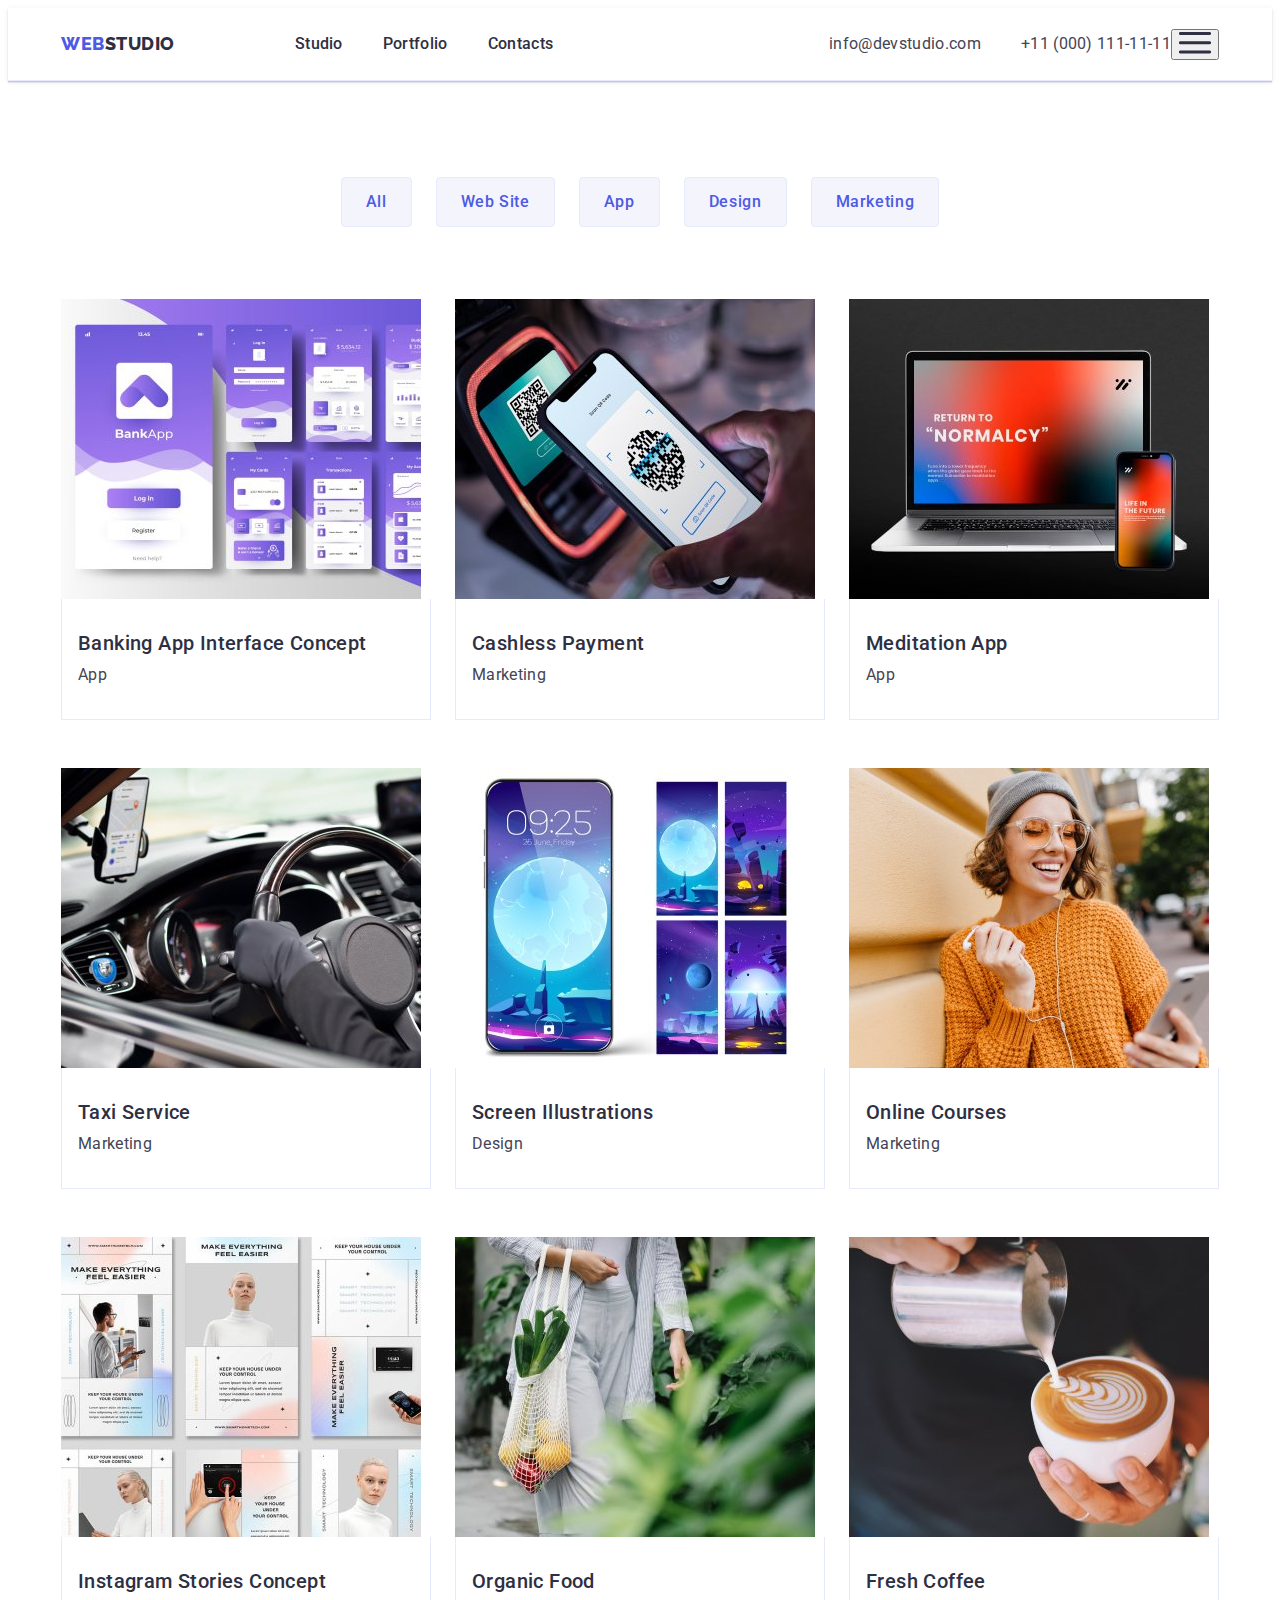
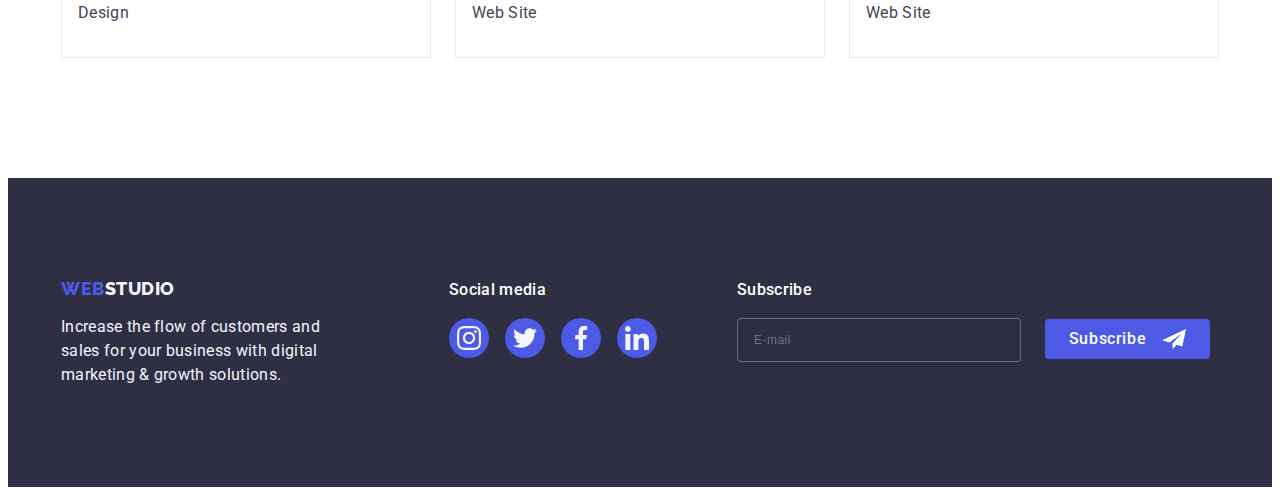
==== portfolio.html @ 364d44e4 "фывфыв" ====
<!DOCTYPE html>
<html lang="en">
  <head>
    <meta charset="UTF-8" />
    <meta name="viewport" content="width=device-width, initial-scale=1.0" />
    <title>Portfolio</title>
    <link
      rel="stylesheet"
      href="https://cdnjs.cloudflare.com/ajax/libs/modern-normalize/2.0.0/modern-normalize.min.css"
      integrity="sha512-4xo8blKMVCiXpTaLzQSLSw3KFOVPWhm/TRtuPVc4WG6kUgjH6J03IBuG7JZPkcWMxJ5huwaBpOpnwYElP/m6wg=="
      crossorigin="anonymous"
      referrerpolicy="no-referrer"
    />
    <link rel="stylesheet" href="./css/styles.css" />

    <link rel="preconnect" href="https://fonts.googleapis.com" />
    <link rel="preconnect" href="https://fonts.gstatic.com" crossorigin />
    <link
      href="https://fonts.googleapis.com/css2?family=Raleway:wght@800&family=Roboto:wght@400;500;700;900&display=swap"
      rel="stylesheet"
    />
  </head>
  <body>
    <!-- Header section -->
    <header class="header">
      <div class="container head-container">
        <nav class="navigation">
          <a class="link logo h-logo" href="./index.html"
            >Web<span class="span-logo">Studio</span></a
          >

          <ul class="list nav-list">
            <li class="nav-list-item">
              <a class="link nav-link" href="./index.html">Studio</a>
            </li>
            <li class="nav-list-item">
              <a class="link nav-link current" href="./portfolio.html"
                >Portfolio</a
              >
            </li>
            <li class="nav-list-item">
              <a class="link nav-link" href="">Contacts</a>
            </li>
          </ul>
        </nav>
        <address class="contact">
          <ul class="list adress-list">
            <li class="adress-list-item">
              <a class="link adress-info" href="mailto:info@devstudio.com"
                >info@devstudio.com</a
              >
            </li>
            <li class="adress-list-item">
              <a class="link adress-info" href="tel:+110001111111"
                >+11 (000) 111-11-11</a
              >
            </li>
          </ul>
        </address>
        <button
          class="menu-toggle js-open-menu"
          aria-expanded="false"
          aria-controls="mobile-menu"
        >
          <svg class="menu-icon" width="32" height="22">
            <use href="./images/icons.svg#icon-menu"></use>
          </svg>
        </button>
      </div>
    </header>

    <!-- Buttons -->

    <main>
      <section class="buttons">
        <div class="container port-container">
          <h1 class="visually-hidden">Title</h1>
          <ul class="list buttons-list">
            <li class="buttons-list-item">
              <button class="port-buttons" type="button">All</button>
            </li>
            <li class="buttons-list-item">
              <button class="port-buttons" type="button">Web Site</button>
            </li>
            <li class="buttons-list-item">
              <button class="port-buttons" type="button">App</button>
            </li>
            <li class="buttons-list-item">
              <button class="port-buttons" type="button">Design</button>
            </li>
            <li class="buttons-list-item">
              <button class="port-buttons" type="button">Marketing</button>
            </li>
          </ul>

          <!-- Picture links -->

          <ul class="list picture-list">
            <li class="picture-list-item">
              <a href="" class="link picture-links">
                <div class="overlay">
                  <img
                    srcset="
                      ./images/portfolio/img1_result.jpg    1x,
                      ./images/portfolio/img1@2x_result.jpg 2x
                    "
                    src="./images/portfolio/img1_result.jpg"
                    alt="Banking App Interface"
                    width="360"
                  />
                  <p class="p-overlay">
                    14 Stylish and User-Friendly App Design Concepts · Task
                    Manager App · Calorie Tracker App · Exotic Fruit Ecommerce
                    App · Cloud Storage App
                  </p>
                </div>
                <div class="p-list-container">
                  <h2 class="pictures-titles">Banking App Interface Concept</h2>
                  <p class="pictures-p">App</p>
                </div>
              </a>
            </li>
            <li class="picture-list-item">
              <a href="" class="link picture-links">
                <div class="overlay">
                  <img
                    srcset="
                      ./images/portfolio/img2_result.jpg    1x,
                      ./images/portfolio/img2@2x_result.jpg 2x
                    "
                    src="./images/portfolio/img2_result.jpg"
                    alt="Banking App Interface"
                    width="360"
                  />
                  <p class="p-overlay">
                    14 Stylish and User-Friendly App Design Concepts · Task
                    Manager App · Calorie Tracker App · Exotic Fruit Ecommerce
                    App · Cloud Storage App
                  </p>
                </div>
                <div class="p-list-container">
                  <h2 class="pictures-titles">Cashless Payment</h2>
                  <p class="pictures-p">Marketing</p>
                </div>
              </a>
            </li>
            <li class="picture-list-item">
              <a href="" class="link picture-links">
                <div class="overlay">
                  <img
                    srcset="
                      ./images/portfolio/img3_result.jpg    1x,
                      ./images/portfolio/img3@2x_result.jpg 2x
                    "
                    src="./images/portfolio/img3_result.jpg"
                    alt="Banking App Interface"
                    width="360"
                  />
                  <p class="p-overlay">
                    14 Stylish and User-Friendly App Design Concepts · Task
                    Manager App · Calorie Tracker App · Exotic Fruit Ecommerce
                    App · Cloud Storage App
                  </p>
                </div>
                <div class="p-list-container">
                  <h2 class="pictures-titles">Meditation App</h2>
                  <p class="pictures-p">App</p>
                </div></a
              >
            </li>
            <li class="picture-list-item">
              <a href="" class="link picture-links">
                <div class="overlay">
                  <img
                    srcset="
                      ./images/portfolio/img4_result.jpg    1x,
                      ./images/portfolio/img4@2x_result.jpg 2x
                    "
                    src="./images/portfolio/img4_result.jpg"
                    alt="Banking App Interface"
                    width="360"
                  />
                  <p class="p-overlay">
                    14 Stylish and User-Friendly App Design Concepts · Task
                    Manager App · Calorie Tracker App · Exotic Fruit Ecommerce
                    App · Cloud Storage App
                  </p>
                </div>
                <div class="p-list-container">
                  <h2 class="pictures-titles">Taxi Service</h2>
                  <p class="pictures-p">Marketing</p>
                </div></a
              >
            </li>
            <li class="picture-list-item">
              <a href="" class="link picture-links">
                <div class="overlay">
                  <img
                    srcset="
                      ./images/portfolio/img5_result.jpg    1x,
                      ./images/portfolio/img5@2x_result.jpg 2x
                    "
                    src="./images/portfolio/img5_result.jpg"
                    alt="Banking App Interface"
                    width="360"
                  />
                  <p class="p-overlay">
                    14 Stylish and User-Friendly App Design Concepts · Task
                    Manager App · Calorie Tracker App · Exotic Fruit Ecommerce
                    App · Cloud Storage App
                  </p>
                </div>
                <div class="p-list-container">
                  <h2 class="pictures-titles">Screen Illustrations</h2>
                  <p class="pictures-p">Design</p>
                </div></a
              >
            </li>
            <li class="picture-list-item">
              <a href="" class="link picture-links">
                <div class="overlay">
                  <img
                    srcset="
                      ./images/portfolio/img6_result.jpg    1x,
                      ./images/portfolio/img6@2x_result.jpg 2x
                    "
                    src="./images/portfolio/img6_result.jpg"
                    alt="Banking App Interface"
                    width="360"
                  />
                  <p class="p-overlay">
                    14 Stylish and User-Friendly App Design Concepts · Task
                    Manager App · Calorie Tracker App · Exotic Fruit Ecommerce
                    App · Cloud Storage App
                  </p>
                </div>
                <div class="p-list-container">
                  <h2 class="pictures-titles">Online Courses</h2>
                  <p class="pictures-p">Marketing</p>
                </div></a
              >
            </li>
            <li class="picture-list-item">
              <a href="" class="link picture-links">
                <div class="overlay">
                  <img
                    srcset="
                      ./images/portfolio/img7_result.jpg    1x,
                      ./images/portfolio/img7@2x_result.jpg 2x
                    "
                    src="./images/portfolio/img7_result.jpg"
                    alt="Banking App Interface"
                    width="360"
                  />
                  <p class="p-overlay">
                    14 Stylish and User-Friendly App Design Concepts · Task
                    Manager App · Calorie Tracker App · Exotic Fruit Ecommerce
                    App · Cloud Storage App
                  </p>
                </div>
                <div class="p-list-container">
                  <h2 class="pictures-titles">Instagram Stories Concept</h2>
                  <p class="pictures-p">Design</p>
                </div></a
              >
            </li>
            <li class="picture-list-item">
              <a href="" class="link picture-links">
                <div class="overlay">
                  <img
                    srcset="
                      ./images/portfolio/img8_result.jpg    1x,
                      ./images/portfolio/img8@2x_result.jpg 2x
                    "
                    src="./images/portfolio/img8_result.jpg"
                    alt="Banking App Interface"
                    width="360"
                  />
                  <p class="p-overlay">
                    14 Stylish and User-Friendly App Design Concepts · Task
                    Manager App · Calorie Tracker App · Exotic Fruit Ecommerce
                    App · Cloud Storage App
                  </p>
                </div>
                <div class="p-list-container">
                  <h2 class="pictures-titles">Organic Food</h2>
                  <p class="pictures-p">Web Site</p>
                </div></a
              >
            </li>
            <li class="picture-list-item">
              <a href="" class="link picture-links">
                <div class="overlay">
                  <img
                    srcset="
                      ./images/portfolio/img9_result.jpg    1x,
                      ./images/portfolio/img9@2x_result.jpg 2x
                    "
                    src="./images/portfolio/img9_result.jpg"
                    alt="Banking App Interface"
                    width="360"
                  />
                  <p class="p-overlay">
                    14 Stylish and User-Friendly App Design Concepts · Task
                    Manager App · Calorie Tracker App · Exotic Fruit Ecommerce
                    App · Cloud Storage App
                  </p>
                </div>
                <div class="p-list-container">
                  <h2 class="pictures-titles">Fresh Coffee</h2>
                  <p class="pictures-p">Web Site</p>
                </div></a
              >
            </li>
          </ul>
        </div>
      </section>
    </main>

    <!-- Footer section -->
    <footer class="footer">
      <div class="container foot-container">
        <div class="logo-p-container">
          <a class="link logo f-logo" href="./index.html"
            >Web<span class="span-logo">Studio</span></a
          >

          <p class="p-footer">
            Increase the flow of customers and sales for your business with
            digital marketing & growth solutions.
          </p>
        </div>
        <div class="footer-social-container">
          <p class="p-social">Social media</p>
          <ul class="list footer-social-list">
            <li class="footer-social-list-item">
              <a href="" class="link f-soc-link"
                ><svg class="footer-social-icon" width="24" height="24">
                  <use href="./images/icons.svg#icon-instagram"></use></svg
              ></a>
            </li>
            <li class="footer-social-list-item">
              <a href="" class="link f-soc-link"
                ><svg class="footer-social-icon" width="24" height="24">
                  <use href="./images/icons.svg#icon-twitter"></use></svg
              ></a>
            </li>
            <li class="footer-social-list-item">
              <a href="" class="link f-soc-link"
                ><svg class="footer-social-icon" width="24" height="24">
                  <use href="./images/icons.svg#icon-facebook"></use></svg
              ></a>
            </li>
            <li class="footer-social-list-item">
              <a href="" class="link f-soc-link"
                ><svg class="footer-social-icon" width="24" height="24">
                  <use href="./images/icons.svg#icon-linkedin"></use></svg
              ></a>
            </li>
          </ul>
        </div>
        <div class="subscribe-container">
          <p class="subs-p">Subscribe</p>
          <form class="subs-form" name="subscribe-form">
            <label class="subs-label" for="email-subscribe">
              <input
                class="subs-input"
                type="email"
                id="email-subscribe"
                name="email-subscribe"
                placeholder="E-mail"
              />
            </label>
            <button type="submit" class="subscribe-btn">
              Subscribe
              <svg class="subs-icon" width="24" height="24">
                <use href="./images/icons.svg#icon-paper-plane"></use>
              </svg>
            </button>
          </form>
        </div>
      </div>
    </footer>
    <!-- Menu mobile -->

    <div class="menu-container js-menu-container" id="mobile-menu">
      <button class="modal-close js-close-menu">
        <svg class="close-button-icon" width="8" height="8">
          <use href="./images/icons.svg#icon-close-black"></use>
        </svg>
      </button>

      <ul class="list menu-list">
        <li class="menu-list-item">
          <a class="link menu-link current" href="./index.html">Studio</a>
        </li>
        <li class="menu-list-item">
          <a class="link menu-link" href="./portfolio.html">Portfolio</a>
        </li>
        <li class="menu-list-item">
          <a class="link menu-link" href="">Contacts</a>
        </li>
      </ul>

      <address class="contact-menu">
        <ul class="list adress-menu-list">
          <li class="adress-menu-list-item">
            <a class="link adress-menu-info tel-menu" href="tel:+110001111111"
              >+11 (000) 111-11-11</a
            >
          </li>
          <li class="adress-menu-list-item">
            <a
              class="link adress-menu-info email-menu"
              href="mailto:info@devstudio.com"
              >info@devstudio.com</a
            >
          </li>
        </ul>
      </address>

      <ul class="list menu-social-list">
        <li class="menu-social-list-item">
          <a href="" class="link menu-soc-link"
            ><svg class="footer-social-icon" width="24" height="24">
              <use href="./images/icons.svg#icon-instagram"></use></svg
          ></a>
        </li>
        <li class="menu-social-list-item">
          <a href="" class="link menu-soc-link"
            ><svg class="menu-social-icon" width="24" height="24">
              <use href="./images/icons.svg#icon-twitter"></use></svg
          ></a>
        </li>
        <li class="menu-social-list-item">
          <a href="" class="link menu-soc-link"
            ><svg class="menu-social-icon" width="24" height="24">
              <use href="./images/icons.svg#icon-facebook"></use></svg
          ></a>
        </li>
        <li class="menu-social-list-item">
          <a href="" class="link menu-soc-link"
            ><svg class="menu-social-icon" width="24" height="24">
              <use href="./images/icons.svg#icon-linkedin"></use></svg
          ></a>
        </li>
      </ul>
    </div>
    <script src="./js/mobile-menu.js"></script>
  </body>
</html>
---- css/styles.css ----
:root {
  --primary-font: Roboto, sans-serif;
  --navy-blue: #2e2f42;
  --slate: #434455;
  --white: #ffffff;
  --ocean: #404bbf;
  --iris: #4d5ae5;
  --cloud: #f4f4fd;
  --green: #31d0aa;
  --light-slate: #8e8f99;
  --cornflower: #e7e9fc;
  --grey: #2e2f42;
  --dairy: #fcfcfc;
  --navy-blue-modal: #2e2f42;
}

/* Main styles */
body {
  font-family: var(--primary-font);
  color: #434455;
  background-color: var(--white);
}

h1,
h2,
h3,
h4,
h5,
h6,
p {
  margin-top: 0;
  margin-bottom: 0;
}

ul,
ol {
  margin-top: 0;
  margin-bottom: 0;
  padding-left: 0;
}

.list {
  list-style: none;
}
.link {
  text-decoration: none;
}

.container {
  max-width: 428px;
  margin: 0 auto;
  padding: 0 16px;
}

@media screen and (min-width: 768px) {
  .container {
    max-width: 768px;
  }
}

@media screen and (min-width: 1158px) {
  .container {
    max-width: 1158px;
    padding: 0 15px;
  }
}

img {
  display: block;
  max-width: 100%;
}

.visually-hidden {
  position: absolute;
  width: 1px;
  height: 1px;
  margin: -1px;
  border: 0;
  padding: 0;
  white-space: nowrap;
  clip-path: inset(100%);
  clip: rect(0 0 0 0);
  overflow: hidden;
}

/* menu */
.menu-toggle-burger {
  min-height: 40px;
  min-width: 40px;
  display: flex;
  align-items: center;
  justify-content: center;
  margin-left: auto;
  padding: 0;
  background-color: transparent;
  cursor: pointer;
  border: none;
  border-radius: 50%;
  outline: none;
}

.menu-icon {
  stroke: var(--navy-blue);
}

.modal-close {
  position: absolute;
  top: 24px;
  right: 24px;
  width: 24px;
  height: 24px;
  padding: 0;
  stroke: var(--navyblue);
  border-radius: 50%;
  border: none;
  cursor: pointer;
  display: flex;
  justify-content: center;
  align-items: center;
  transition: background-color 250ms cubic-bezier(0.4, 0, 0.2, 1);
}

.close-button-icon {
  width: 8px;
  height: 8px;
  fill: var(--navy-blue);
  transition: fill 250ms cubic-bezier(0.4, 0, 0.2, 1);
}

.modal-close:hover,
.modal-close:focus {
  background-color: var(--ocean);
}

.modal-close:hover .close-button-icon,
.modal-close:focus .close-button-icon {
  fill: var(--white);
}

.menu-container {
  display: flex;
  flex-direction: column;
  position: fixed;
  top: 0;
  left: 0;
  width: 100vw;
  height: 100vh;
  background-color: var(--white);
  padding-top: 80px;
  padding-left: 40px;
  padding-right: 35px;
  padding-bottom: 40px;
  z-index: 999;
  transform: translateX(100%);
  transition: transform 250ms ease-in-out;
}

.menu-container.is-open {
  transform: translateX(0);
}

.menu-container .menu-toggle-burger {
  position: absolute;
  top: 24px;
  right: 24px;
  color: var(--white);
}

.menu-list {
  margin-bottom: auto;
}

.menu-link {
  font-size: 36px;
  font-weight: 700;
  letter-spacing: 0.02em;
  line-height: 1.11;
  font-weight: 700;
  color: var(--navy-blue);
  display: block;
}

li.menu-list-item:not(:last-child) {
  margin-bottom: 40px;
}

.menu-link:hover,
.menu-link:focus,
.menu-link.current {
  color: var(--ocean);
}

.adress-menu-list {
  display: flex;
  flex-direction: column;
  gap: 40px;
  margin-bottom: 48px;
}

.tel-menu {
  color: var(--iris);
  font-size: 36px;
  font-weight: 700;
  line-height: 1.1;
  letter-spacing: 0.02;
}

.email-menu {
  color: var(--slate);
  font-size: 20px;
  font-weight: 500;
  line-height: 1.2;
  letter-spacing: 0.02;
}

.menu-social-list {
  display: inline-flex;
  justify-content: space-between;
  align-items: center;
}

.menu-social-list-item {
  width: 40px;
  height: 40px;
  position: relative;
}

.menu-soc-link {
  width: 100%;
  height: 100%;
  border-radius: 50%;
  background-color: var(--iris);
  display: flex;
  justify-content: center;
  align-items: center;
  transition: background-color 250ms cubic-bezier(0.4, 0, 0.2, 1);
}

.menu-soc-link:hover,
.menu-soc-link:focus {
  background-color: var(--green);
}

.menu-social-icon {
  fill: var(--cloud);
}

/* Media  */

@media (min-width: 768px) {
  .menu-toggle-burger {
    display: none;
  }
}

@media (max-width: 427px) {
  .tel-menu {
    font-size: 21px;
  }
}
/* footer */
.footer {
  background-color: var(--navy-blue);
  padding: 97px 0;
}

.p-footer {
  color: var(--cloud);
  font-size: 16px;
  font-weight: 400;
  line-height: 1.5;
  letter-spacing: 0.02em;
  height: 72px;
  max-width: 268px;
  text-align: left;
}

.logo-p-container {
  margin-bottom: 72px;
  display: flex;
  flex-direction: column;
  align-items: center;
  justify-content: center;
}

footer .span-logo {
  color: var(--cloud);
}

.f-logo {
  display: inline-block;
  margin-bottom: 16px;
}

.footer-social-container {
  margin-bottom: 72px;
  display: flex;
  flex-direction: column;
  align-items: center;
  justify-content: center;
}

.footer-social-list {
  display: flex;
  justify-content: center;
  align-items: center;
  gap: 16px;
}

.footer-social-list-item {
  width: 40px;
  height: 40px;
  position: relative;
}

.f-soc-link {
  width: 100%;
  height: 100%;
  border-radius: 50%;
  background-color: var(--iris);
  display: flex;
  justify-content: center;
  align-items: center;
  transition: background-color 250ms cubic-bezier(0.4, 0, 0.2, 1);
}

.f-soc-link:hover,
.f-soc-link:focus {
  background-color: var(--green);
}

.footer-social-icon {
  fill: var(--cloud);
}

.p-social {
  color: var(--white);
  font-size: 16px;
  font-weight: 500;
  line-height: 1.5;
  letter-spacing: 0.02em;
  margin-bottom: 16px;
}

.subs-p {
  color: var(--white);
  font-size: 16px;
  font-weight: 500;
  line-height: 1.5;
  letter-spacing: 0.02em;
  margin-bottom: 16px;
  text-align: center;
}

.subs-input {
  width: 100%;
  height: 40px;
  border-radius: 4px;
  border: 1px solid var(--white);
  filter: drop-shadow(0px 4px 4px rgba(0, 0, 0, 0.15));
  opacity: 0.3;
  background-color: transparent;
  color: var(--white);
  font-size: 12px;
  font-weight: 400;
  line-height: 1.5;
  letter-spacing: 0.04em;
  padding-left: 16px;
  margin-bottom: 16px;
}

.subs-input::placeholder {
  color: var(--white);
  font-size: 12px;
  font-weight: 400;
  line-height: 1.16;
  letter-spacing: 0.04em;
}

.subscribe-btn {
  font-family: inherit;
  font-size: 16px;
  font-weight: 500;
  line-height: 1.5;
  letter-spacing: 0.04em;
  color: var(--white);
  display: flex;
  justify-content: center;
  align-items: center;
  gap: 16px;
  border-radius: 4px;
  background-color: var(--iris);
  border: none;
  min-width: 165px;
  height: 40px;
  cursor: pointer;
  margin: 0 auto;
  transition: background-color 250ms cubic-bezier(0.4, 0, 0.2, 1);
}

.subscribe-btn:hover,
.subscribe-btn:focus {
  background-color: var(--ocean);
}

.subs-icon {
  fill: var(--white);
}

/* Media footer */

@media screen and (min-width: 768px) {
  .foot-container {
    display: flex;
    flex-direction: row;
    flex-wrap: wrap;
    max-width: 584px;
    column-gap: 24px;
    row-gap: 72px;
  }

  .logo-p-container {
    align-items: normal;
  }

  .p-footer {
    max-width: 264px;
  }

  .footer-social-container {
    justify-content: normal;
    align-items: normal;
  }

  .footer-social-list {
    display: flex;
    justify-content: center;
    align-items: center;
    gap: 16px;
  }

  .subs-form {
    display: flex;
    align-items: baseline;
    flex-direction: row;
    gap: 24px;
  }

  .subs-p {
    text-align: left;
  }

  .subs-input {
    width: 264px;
  }
}

/* ------------------------------------------------------- */

@media screen and (min-width: 1158px) {
  .footer {
    padding: 100px 0;
  }

  .foot-container {
    display: flex;
    flex-wrap: nowrap;
    align-items: baseline;
    max-width: 1158px;
    column-gap: 0;
    row-gap: 0;
  }

  .logo-p-container {
    margin-right: 120px;
    margin-bottom: 0;
  }

  .p-footer {
    max-width: 268px;
    text-align: none;
  }

  .footer-social-list {
    display: flex;
    justify-content: center;
    align-items: center;
    gap: 16px;
  }

  .footer-social-container {
    margin-right: 80px;
    margin-bottom: 0;
  }

  .subs-form {
    align-items: baseline;
    flex-direction: row;
    gap: 24px;
  }

  .subs-input::placeholder {
    text-shadow: 0px 4px 4px rgba(0, 0, 0, 0.25);
  }
}

/* header */

.logo {
  color: var(--iris);
  font-family: "Raleway", sans-serif;
  font-size: 18px;
  font-weight: 800;
  text-transform: uppercase;
  font-style: normal;
  line-height: 1.17;
  letter-spacing: 0.03em;
}

.header-logo {
  margin-right: 76px;
}

.header .span-logo {
  color: var(--navy-blue);
}

.header {
  border-bottom: 1px solid var(--cornflower);
  box-shadow: 0px 2px 1px rgba(46, 47, 66, 0.08),
    0px 1px 1px rgba(46, 47, 66, 0.16), 0px 1px 6px rgba(46, 47, 66, 0.08);
}

.head-container {
  display: flex;
  align-items: center;
  height: 72px;
}

.navigation {
  display: flex;
  margin-right: auto;
  align-items: center;
}

.nav-list {
  display: flex;
  gap: 40px;
}

.nav-list-item:last-child {
  margin-right: 0;
}

.navigation .nav-link {
  color: var(--navy-blue);
  font-size: 16px;
  line-height: 1.5;
  letter-spacing: 0.02em;
  font-weight: 500;
  padding: 24px 0;
  position: relative;
  transition: color 250ms cubic-bezier(0.4, 0, 0.2, 1);
}

.navigation .link:hover,
.navigation .link:focus,
.nav-link .current {
  color: var(--ocean);
}

address {
  font-style: normal;
}

.adress-list {
  display: flex;
  gap: 40px;
}

.adress-info {
  color: var(--slate);
  font-size: 16px;
  font-weight: 400;
  line-height: 1.5;
  letter-spacing: 0.02em;
  text-decoration: none;
  transition: color 250ms cubic-bezier(0.4, 0, 0.2, 1);
}

.adress-info:hover,
.adress-info:focus {
  color: var(--ocean);
}

@media (max-width: 767px) {
  .nav-list {
    display: none;
  }
  .contact {
    display: none;
  }
}

@media screen and (min-width: 768px) {
  .h-logo {
    margin-right: 120px;
  }

  .adress-list {
    flex-wrap: wrap;
    row-gap: 12px;
    justify-content: flex-end;
    font-size: 12px;
    font-weight: 400;
    line-height: 1.2;
    letter-spacing: 0.04em;
  }
}

/* title section */
.title-container {
  display: flex;
  flex-direction: column;
  align-items: center;
}

.title-section {
  background-color: var(--navy-blue);
  background-image: linear-gradient(
      rgba(46, 47, 66, 0.7),
      rgba(46, 47, 66, 0.7)
    ),
    url(../images/main-section/office-mob.jpg);
  background-size: cover;
  background-repeat: no-repeat;
  background-position: center;
  border: none;
  padding: 112px 0;
  margin: 0 auto;
  max-width: 428px;
}

.main-title {
  color: var(--white);
  text-align: center;
  font-size: 36px;
  line-height: 1.11;
  letter-spacing: 0.02em;
  font-weight: 700;
  margin: 0 auto 72px;
  max-width: 320px;
}

.btn {
  background-color: var(--iris);
  color: var(--white);
  font-family: inherit;
  font-weight: 500;
  font-size: 16px;
  line-height: 1.5;
  letter-spacing: 0.04em;
  min-width: 169px;
  height: 56px;
  border-radius: 4px;
  border: none;
  cursor: pointer;
  transition: background-color 250ms cubic-bezier(0.4, 0, 0.2, 1);
}

.btn:hover,
.btn:focus {
  background-color: var(--ocean);
}

/* media first section */

@media screen and (min-device-pixel-ratio: 2),
  screen and (min-resolution: 192dpi),
  screen and (min-resolution: 2dppx) {
  .box {
    background-image: url("../images/main-section/office-mob@2x.jpg");
  }
}

@media screen and (min-width: 768px) {
  .title-section {
    max-width: 768px;
    background-image: linear-gradient(
        rgba(46, 47, 66, 0.7),
        rgba(46, 47, 66, 0.7)
      ),
      url(../images/main-section/office-tabl.jpg);
  }

  .main-title {
    font-size: 56px;
    margin: 0 auto 36px;
    max-width: 496px;
    line-height: 1.07;
  }

  @media screen and (min-device-pixel-ratio: 2),
    screen and (min-resolution: 192dpi),
    screen and (min-resolution: 2dppx) {
    .box {
      background-image: url("../images/main-section/office-tabl@2x.jpg");
    }
  }
}

@media (min-width: 1158px) {
  .title-section {
    padding: 188px 0;
    max-width: 1440px;
    background-image: linear-gradient(
        rgba(46, 47, 66, 0.7),
        rgba(46, 47, 66, 0.7)
      ),
      url(../images/main-section/people-office.jpg);
  }

  .main-title {
    margin-bottom: 48px;
  }

  @media screen and (min-device-pixel-ratio: 2),
    screen and (min-resolution: 192dpi),
    screen and (min-resolution: 2dppx) {
    .box {
      background-image: url("../images/main-section/people-office@2x.jpg");
    }
  }
}

/* modal */
.is-hidden {
  opacity: 0;
  visibility: hidden;
  pointer-events: none;
}

.backdrop {
  position: fixed;
  top: 0;
  left: 0;
  width: 100%;
  height: 100%;
  background: var(--navyblue-modal, rgba(46, 47, 66, 0.4));
  transition: opacity 250ms cubic-bezier(0.4, 0, 0.2, 1),
    visibility 250ms cubic-bezier(0.4, 0, 0.2, 1);
}

.modal {
  position: absolute;
  top: 50%;
  left: 50%;
  width: 392px;
  min-height: 584px;
  transform: translate(-50%, -50%) scale(1);
  transition: transform 250ms cubic-bezier(0.4, 0, 0.2, 1);
  background-color: var(--dairy);
  border-radius: 4px;
  box-shadow: 0px 2px 1px 0px rgba(0, 0, 0, 0.2),
    0px 1px 3px 0px rgba(0, 0, 0, 0.12), 0px 1px 1px 0px rgba(0, 0, 0, 0.14);
  padding: 72px 16px 24px 16px;
}

.btn-modal {
  position: absolute;
  top: 24px;
  right: 24px;
  width: 24px;
  height: 24px;
  padding: 0;
  background-color: var(--cornflower);
  border: 1px solid rgba(0, 0, 0, 0.1);
  border-radius: 50%;
  cursor: pointer;
  display: flex;
  justify-content: center;
  align-items: center;
  transition: background-color 250ms cubic-bezier(0.4, 0, 0.2, 1),
    border 250ms cubic-bezier(0.4, 0, 0.2, 1);
}

.close-button-icon {
  width: 8px;
  height: 8px;
  fill: var(--navy-blue);
  transition: fill 250ms cubic-bezier(0.4, 0, 0.2, 1);
}

.btn-modal:hover,
.btn-modal:focus {
  background-color: var(--ocean);
  border: none;
}

.btn-modal:hover .close-button-icon,
.btn-modal:focus .close-button-icon {
  fill: var(--white);
}

@media screen and (min-width: 768px) {
  .modal {
    padding: 72px 24px 24px 24px;
    width: 408px;
  }
}

/* modal */

.form-title {
  color: var(--navy-blue);
  text-align: center;
  font-size: 16px;
  font-style: normal;
  font-weight: 500;
  line-height: 1.5;
  letter-spacing: 0.02em;
  margin-bottom: 16px;
}

.element-modal {
  display: flex;
  flex-direction: column;
  margin-bottom: 8px;
}

.label-modal {
  font-size: 12px;
  font-weight: 400;
  line-height: 1.17;
  letter-spacing: 0.04em;
  color: var(--light-slate);
  display: block;
  margin-bottom: 4px;
}

.input-container {
  position: relative;
}

.input-modal {
  width: 100%;
  height: 40px;
  border-radius: 4px;
  border: 1px solid rgba(46, 47, 66, 0.4);
  transition: border-color 250ms cubic-bezier(0.4, 0, 0.2, 1);
  padding-left: 38px;
  background-color: transparent;
  outline: transparent;
}

.input-container .icon {
  position: absolute;
  top: 50%;
  left: 16px;
  transform: translateY(-50%);
  cursor: pointer;
  fill: var(--navy-blue);
  transition: fill 250ms cubic-bezier(0.4, 0, 0.2, 1);
}

.textarea-cont {
  margin-bottom: 16px;
}

.textarea-modal {
  border-radius: 4px;
  border: 1px solid rgba(46, 47, 66, 0.4);
  width: 100%;
  height: 120px;
  resize: none;
  position: relative;
  font-size: 12px;
  font-weight: 400;
  line-height: 1.17;
  letter-spacing: 0.04em;
  color: rgba(46, 47, 66, 0.4);
  background-color: transparent;
  outline: transparent;
  padding: 8px 16px;
  transition: border-color 250ms cubic-bezier(0.4, 0, 0.2, 1);
}

.textarea-modal::placeholder {
  color: rgba(46, 47, 66, 0.4);
  font-size: 12px;
  font-weight: 400;
  line-height: 1.17;
  letter-spacing: 0.04em;
  position: absolute;
  top: 8px;
  left: 16px;
  transition: color 250ms cubic-bezier(0.4, 0, 0.2, 1);
}

.element-modal .input-modal:focus {
  border-color: var(--iris);
}

.element-modal .input-modal:focus + .icon {
  fill: var(--iris);
}

.element-modal .textarea-modal:focus {
  border-color: var(--iris);
}

.element-modal .textarea-modal:focus::placeholder {
  color: var(--iris);
}

/* check */

.checkbox-container {
  margin-bottom: 24px;
}

.check-input {
  margin-right: 8px;
}

.check-label {
  color: var(--light-slate);
  font-size: 12px;
  font-style: normal;
  font-weight: 400;
  line-height: 1.17;
  letter-spacing: 0.04em;
}

.privacy-link {
  font-size: 12px;
  font-style: normal;
  font-weight: 400;
  line-height: 1.16;
  letter-spacing: 0.04em;
  color: var(--iris);
  text-decoration-line: underline;
}

.modal-submit-btn {
  padding: 16px 32px;
  border-radius: 4px;
  background: var(--iris, #4d5ae5);
  box-shadow: 0px 4px 4px 0px rgba(0, 0, 0, 0.15);
  color: var(--white);
  text-align: center;
  font-size: 16px;
  font-style: normal;
  font-weight: 500;
  line-height: 1.5;
  letter-spacing: 0.04em;
  border: none;
  min-width: 169px;
  height: 56px;
  cursor: pointer;
  font-family: inherit;
  transition: background-color 250ms cubic-bezier(0.4, 0, 0.2, 1);
  margin: 0 auto;
  display: block;
}

.modal-submit-btn:hover,
.modal-submit-btn:focus {
  background-color: var(--ocean);
}

.modal-span {
  width: 16px;
  height: 16px;
  border: 1px solid rgba(46, 47, 66, 0.4);
  border-radius: 2px;
  display: inline-flex;
  align-items: center;
  justify-content: center;
  fill: transparent;
  transition: background-color 250ms cubic-bezier(0.4, 0, 0.2, 1),
    border 250ms cubic-bezier(0.4, 0, 0.2, 1),
    fill 250ms cubic-bezier(0.4, 0, 0.2, 1);
  margin-right: 8px;
}

.check-input:checked + .check-label > .modal-span {
  fill: var(--cloud);
  background-color: var(--ocean);
  border: none;
}

/* Benefits section */
.benefits-section {
  padding: 120px 0;
}

.benefits-list {
  display: flex;
  flex-direction: column;
  margin: 0 auto;
  gap: 72px;
}

.benefits-icon-container {
  width: 264px;
  height: 112px;
  border-radius: 4px;
  display: flex;
  justify-content: center;
  align-items: center;
  background-color: var(--cloud);
  margin-bottom: 8px;
}

.ben-titles {
  font-size: 40px;
  letter-spacing: 0.05em;
  font-weight: 700;
  color: var(--navy-blue);
  line-height: 1.2;
  margin-bottom: 8px;
  text-align: center;
}

.benefits-parh {
  font-size: 16px;
  font-weight: 400;
  line-height: 1.5;
  letter-spacing: 0.02em;
  color: var(--slate);
}

/* Media for benefits section */

@media (max-width: 1157px) {
  .benefits-icon-container {
    display: none;
  }
}

@media (min-width: 768px) {
  .benefits-list {
    align-items: center;
    flex-direction: row;
    flex-wrap: wrap;
    gap: 24px;
  }

  .benefits-list-item {
    width: calc((100% - 24px) / 2);
  }

  .ben-titles {
    text-align: start;
  }
}

@media (min-width: 1158px) {
  .benefits-list {
    align-items: center;
    gap: 24px;
  }

  .benefits-list-item {
    width: calc((100% - 72px) / 4);
  }

  .ben-titles {
    font-size: 20px;
    letter-spacing: 0.02em;
    font-weight: 500;
  }
}

/* doing section */
.doing-section {
  padding-bottom: 120px;
}

.doing-container {
  margin: 0 auto;
  align-content: center;
}

.doing-title {
  text-align: center;
  text-transform: capitalize;
  font-size: 36px;
  letter-spacing: 0.02em;
  font-weight: 700;
  color: var(--navy-blue);
  line-height: 1.11;
  margin-bottom: 72px;
}

.doing-list {
  display: flex;
  gap: 24px;
}

.doing-list-item {
  width: calc((100%-2 * 24px) / 3);
}

@media (max-width: 1157px) {
  .services-section {
    display: none;
  }
}

/* Team section */
.team-section {
  background-color: var(--cloud);
  padding-bottom: 96px;
  padding-top: 96px;
}

.team-title {
  text-transform: capitalize;
  text-align: center;
  font-size: 36px;
  letter-spacing: 0.02em;
  font-weight: 700;
  color: var(--navy-blue);
  line-height: 1.11;
  margin-bottom: 72px;
}

.team-list {
  display: flex;
  flex-direction: column;
  justify-content: center;
  align-items: center;
  gap: 72px;
}

.team-list-item {
  background-color: var(--white);
  border-radius: 0 0 4px 4px;
  box-shadow: 0px 2px 1px 0px rgba(46, 47, 66, 0.08),
    0px 1px 1px 0px rgba(46, 47, 66, 0.16),
    0px 1px 6px 0px rgba(46, 47, 66, 0.08);
}

.team-list-container {
  padding: 32px 0px;
}

.team-list-name {
  font-size: 20px;
  letter-spacing: 0.02em;
  font-weight: 500;
  color: var(--navy-blue);
  line-height: 1.2;
  margin-bottom: 38px;
  text-align: center;
  margin-bottom: 8px;
}

.team-list-p {
  font-size: 16px;
  font-weight: 400;
  line-height: 1.5;
  letter-spacing: 0.02em;
  color: var(--slate);
  text-align: center;
  margin-bottom: 8px;
}

.team-social-list {
  display: flex;
  justify-content: center;
  gap: 24px;
}

.social-list-item {
  width: 40px;
  height: 40px;
}

.t-soc-link {
  width: 100%;
  height: 100%;
  border-radius: 50%;
  background-color: var(--iris);
  display: flex;
  justify-content: center;
  align-items: center;
  transition: background-color 250ms cubic-bezier(0.4, 0, 0.2, 1);
}

.t-soc-link:hover,
.t-soc-link:focus {
  background-color: var(--ocean);
}

.social-icon {
  fill: var(--cloud);
}

/* Media for section team */

@media (min-width: 768px) {
  .team-list {
    flex-direction: row;
    flex-wrap: wrap;
    column-gap: 24px;
    row-gap: 64px;
  }
}

@media (min-width: 1158px) {
  .team-section {
    padding-bottom: 120px;
    padding-top: 120px;
  }

  .team-list {
    flex-wrap: nowrap;
  }
  .team-list-item {
    width: calc((100%-3 * 24px) / 4);
  }
}

/* Customers */
.customers-section {
  padding: 96px 0;
}

.custom-title {
  text-align: center;
  font-size: 36px;
  letter-spacing: 0.02em;
  font-weight: 700;
  color: var(--navy-blue);
  line-height: 1.11;
  margin-bottom: 72px;
}

.customers-list {
  display: flex;
  flex-direction: row;
  flex-wrap: wrap;
  column-gap: 16px;
  row-gap: 72px;
}

.custom-list-item {
  width: calc((100% - 16px) / 2);
  height: 88px;
}

.custom-link {
  border: 1px solid var(--light-slate);
  border-radius: 4px;
  display: flex;
  justify-content: center;
  align-items: center;
  color: var(--light-slate);
  width: 100%;
  height: 100%;
  transition: border-color 250ms cubic-bezier(0.4, 0, 0.2, 1),
    color 250ms cubic-bezier(0.4, 0, 0.2, 1);
}

.logo-icon {
  fill: currentColor;
}

.custom-link:hover,
.custom-link:focus {
  border-color: var(--ocean);
  color: var(--ocean);
}

/* Media for customers section */

@media screen and (min-width: 768px) {
  .customers-list {
    column-gap: 24px;
    row-gap: 72px;
  }

  .custom-list-item {
    width: calc((100% - 48px) / 3);
    height: 88px;
  }
}

/* ------------------------------------------- */

@media screen and (min-width: 1158px) {
  .customers-section {
    padding: 120px 0;
  }

  .customers-list {
    flex-wrap: nowrap;
  }

  .custom-list-item {
    width: calc((100% - 120px) / 6);
  }
}

/* portfolo */

.buttons {
  padding: 48px 0;
}

.buttons-list {
  display: flex;
  flex-wrap: wrap;
  justify-content: flex-start;
  gap: 24px;
  margin-bottom: 48px;
}

.port-buttons {
  cursor: pointer;
  background-color: var(--cloud);
  color: var(--iris);
  font-family: inherit;
  font-size: 16px;
  line-height: 1.5;
  letter-spacing: 0.04em;
  font-weight: 500;
  border: 1px solid var(--cornflower);
  border-radius: 4px;
  padding: 8px 16px;
  transition: color 250ms cubic-bezier(0.4, 0, 0.2, 1),
    background-color 250ms cubic-bezier(0.4, 0, 0.2, 1),
    border-color 250ms cubic-bezier(0.4, 0, 0.2, 1),
    box-shadow 250ms cubic-bezier(0.4, 0, 0.2, 1);
}

.port-buttons:hover,
.port-buttons:focus {
  background-color: var(--ocean);
  color: var(--white);
  border: 1px solid transparent;
  box-shadow: 0px 2px 2px 0px rgba(0, 0, 0, 0.12),
    0px 2px 1px 0px rgba(0, 0, 0, 0.08), 0px 3px 1px 0px rgba(0, 0, 0, 0.1);
}

.picture-list {
  display: flex;
  flex-direction: column;
  row-gap: 48px;
}

.picture-links {
  display: block;
  transition: box-shadow 250ms cubic-bezier(0.4, 0, 0.2, 1);
}

.picture-links:hover,
.picture-links:focus {
  box-shadow: 0px 2px 1px 0px rgba(46, 47, 66, 0.08),
    0px 1px 1px 0px rgba(46, 47, 66, 0.16),
    0px 1px 6px 0px rgba(46, 47, 66, 0.08);
}

.pictures-titles {
  font-size: 20px;
  letter-spacing: 0.02em;
  font-weight: 500;
  color: var(--navy-blue);
  line-height: 1.2;
  margin-bottom: 8px;
}

.pictures-p {
  font-size: 16px;
  font-weight: 400;
  line-height: 1.5;
  letter-spacing: 0.02em;
  color: var(--slate);
}

.p-list-container {
  border: 1px solid var(--cornflower);
  padding: 32px 16px;
  border-top: none;
}

.overlay {
  position: relative;
  overflow: hidden;
}

.p-overlay {
  color: var(--cloud);
  font-size: 16px;
  font-weight: 400;
  line-height: 1.5;
  letter-spacing: 0.02em;
  top: 0;
  left: 0;
  width: 100%;
  height: 100%;
  background-color: var(--iris);
  position: absolute;
  padding: 40px 32px;
  transform: translateY(100%);
  transition: transform 250ms cubic-bezier(0.4, 0, 0.2, 1);
}

.picture-links:hover .p-overlay,
.picture-links:focus .p-overlay {
  transform: translateY(0%);
}

/* Media portfolio */

@media screen and (min-width: 768px) {
  .buttons {
    padding: 64px 0 96px 0;
  }

  .buttons-list {
    justify-content: center;
    flex-wrap: nowrap;
    margin-bottom: 64px;
  }

  .port-buttons {
    padding: 12px 24px;
  }

  /* Picture links */

  .picture-list {
    flex-direction: row;
    flex-wrap: wrap;
    column-gap: 24px;
    row-gap: 72px;
  }

  .picture-list-item {
    width: calc((100% - 24px) / 2);
  }
}

@media screen and (min-width: 1158px) {
  .buttons {
    padding: 96px 0 120px 0;
  }

  .buttons-list {
    margin-bottom: 72px;
  }

  /* Picture links */

  .picture-list {
    row-gap: 48px;
  }

  .picture-list-item {
    width: calc((100% - 48px) / 3);
  }
}
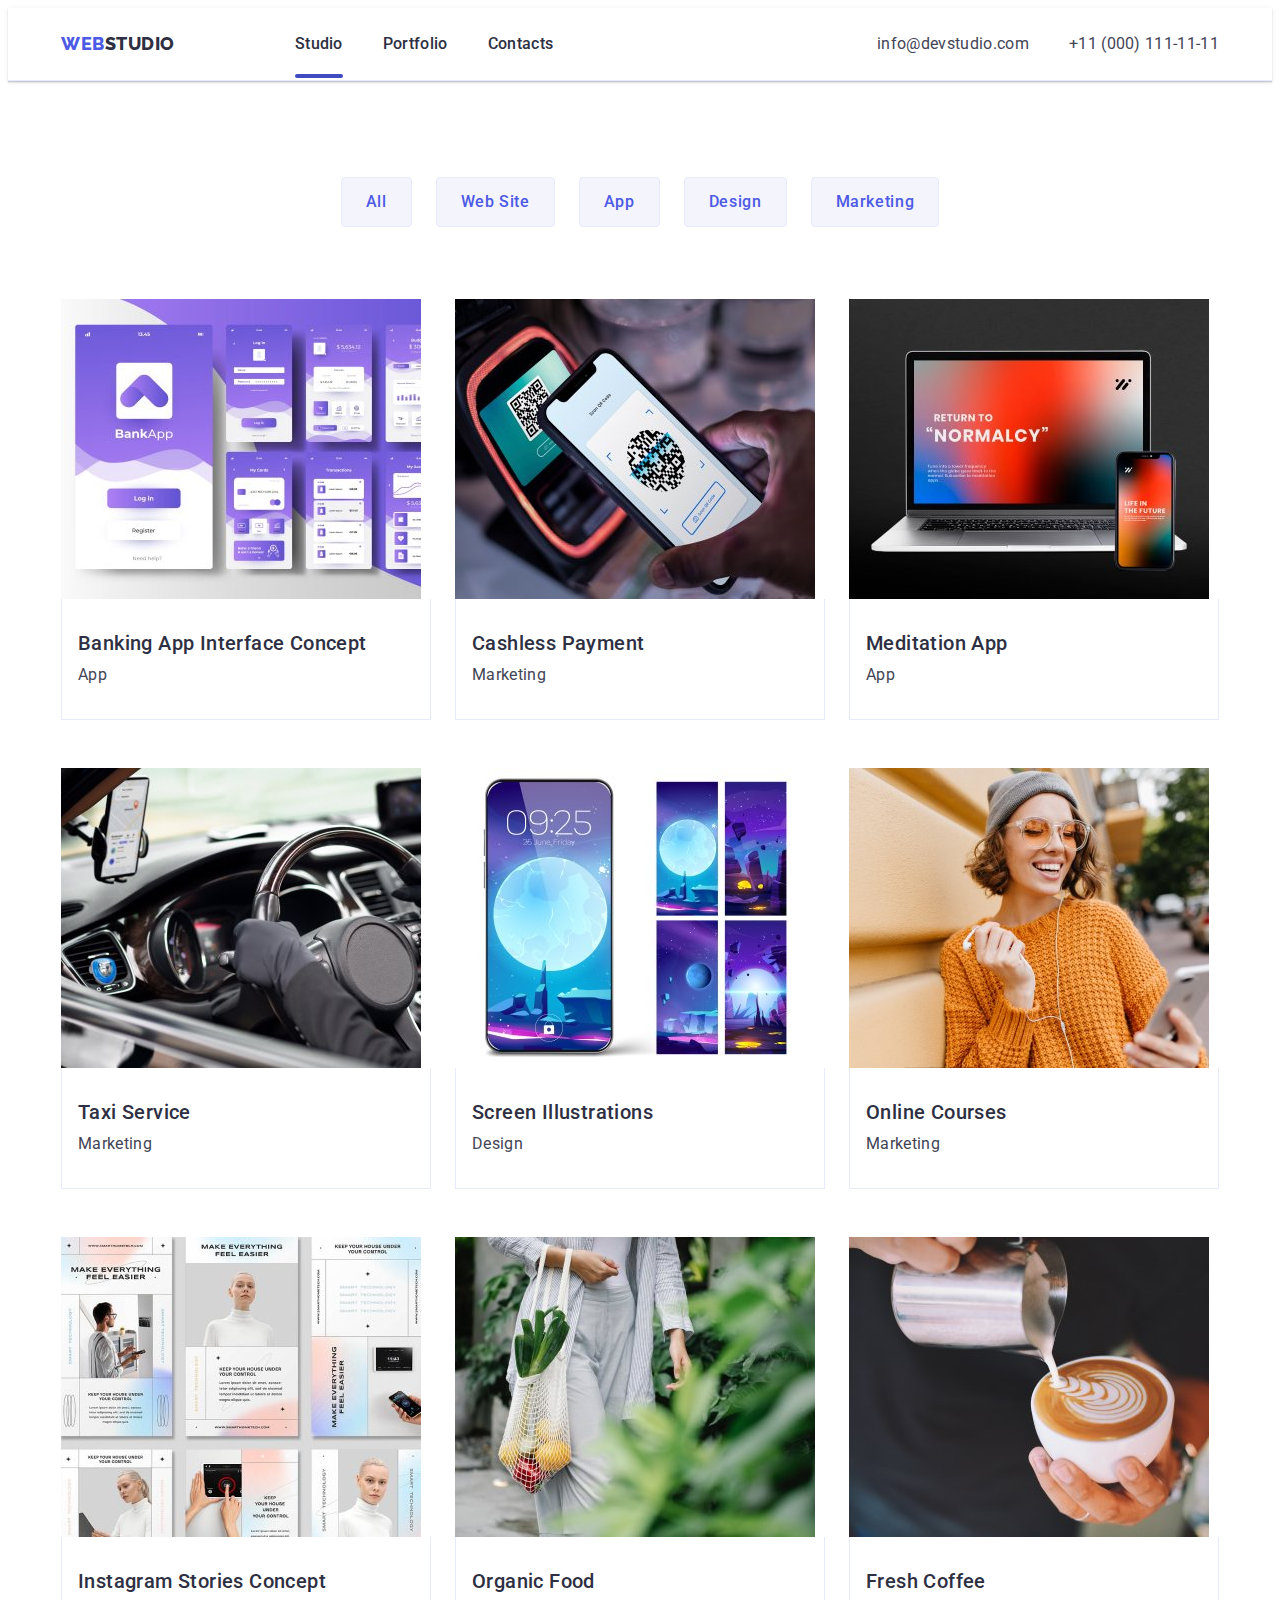
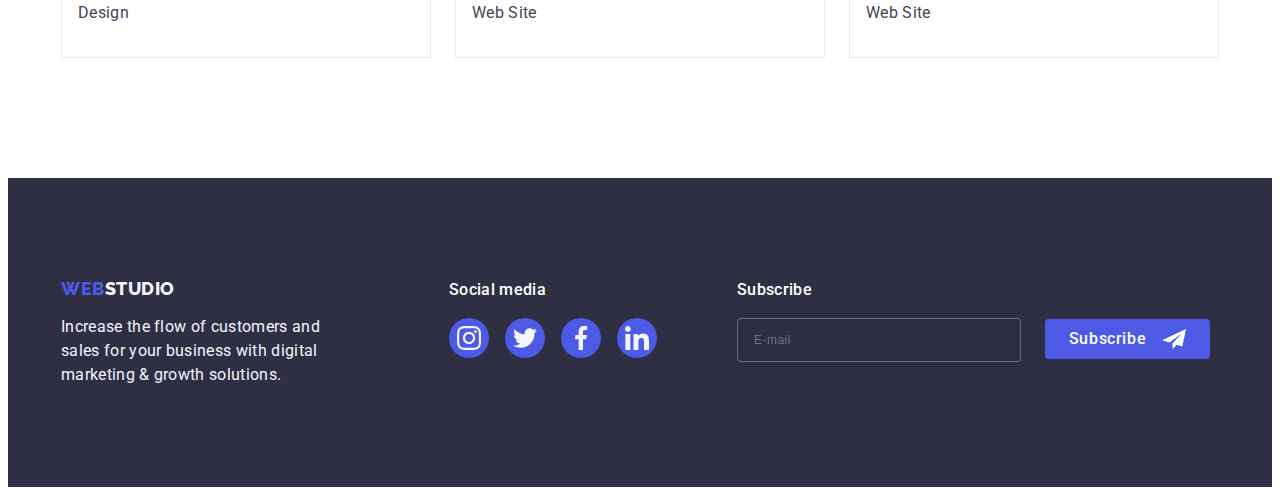
==== commit 2af0236f: "sfsdssdfs" ====
--- a/portfolio.html
+++ b/portfolio.html
@@ -25,24 +25,23 @@
     <header class="header">
       <div class="container head-container">
         <nav class="navigation">
-          <a class="link logo h-logo" href="./index.html"
+          <a class="link logo header-logo" href="./index.html"
             >Web<span class="span-logo">Studio</span></a
           >
 
           <ul class="list nav-list">
             <li class="nav-list-item">
-              <a class="link nav-link" href="./index.html">Studio</a>
+              <a class="link nav-link current" href="./index.html">Studio</a>
             </li>
             <li class="nav-list-item">
-              <a class="link nav-link current" href="./portfolio.html"
-                >Portfolio</a
-              >
+              <a class="link nav-link" href="./portfolio.html">Portfolio</a>
             </li>
             <li class="nav-list-item">
               <a class="link nav-link" href="">Contacts</a>
             </li>
           </ul>
         </nav>
+
         <address class="contact">
           <ul class="list adress-list">
             <li class="adress-list-item">
@@ -57,8 +56,9 @@
             </li>
           </ul>
         </address>
+
         <button
-          class="menu-toggle js-open-menu"
+          class="menu-toggle-burger js-open-menu"
           aria-expanded="false"
           aria-controls="mobile-menu"
         >
@@ -392,10 +392,12 @@
 
       <ul class="list menu-list">
         <li class="menu-list-item">
-          <a class="link menu-link current" href="./index.html">Studio</a>
+          <a class="link menu-link" href="./index.html">Studio</a>
         </li>
         <li class="menu-list-item">
-          <a class="link menu-link" href="./portfolio.html">Portfolio</a>
+          <a class="link menu-link current" href="./portfolio.html"
+            >Portfolio</a
+          >
         </li>
         <li class="menu-list-item">
           <a class="link menu-link" href="">Contacts</a>
--- a/css/styles.css
+++ b/css/styles.css
@@ -188,6 +188,9 @@
 .menu-link:focus,
 .menu-link.current {
   color: var(--ocean);
+}
+.contact-menu {
+  margin-bottom: 48px;
 }
 
 .adress-menu-list {
@@ -455,8 +458,6 @@
   }
 }
 
-/* ------------------------------------------------------- */
-
 @media screen and (min-width: 1158px) {
   .footer {
     padding: 100px 0;
@@ -568,6 +569,16 @@
 .nav-link .current {
   color: var(--ocean);
 }
+.nav-link.current::after {
+  content: "";
+  position: absolute;
+  left: 0;
+  bottom: -1px;
+  width: 100%;
+  height: 4px;
+  border-radius: 2px;
+  background-color: var(--ocean);
+}
 
 address {
   font-style: normal;
@@ -600,10 +611,13 @@
   .contact {
     display: none;
   }
+  .header-logo {
+    margin-right: 0px;
+  }
 }
 
 @media screen and (min-width: 768px) {
-  .h-logo {
+  .header-logo {
     margin-right: 120px;
   }
 
@@ -755,7 +769,8 @@
   position: absolute;
   top: 50%;
   left: 50%;
-  width: 392px;
+  max-width: 392px;
+  width: 100%;
   min-height: 584px;
   transform: translate(-50%, -50%) scale(1);
   transition: transform 250ms cubic-bezier(0.4, 0, 0.2, 1);
@@ -1074,6 +1089,7 @@
 }
 
 /* doing section */
+
 .doing-section {
   padding-bottom: 120px;
 }
@@ -1104,7 +1120,7 @@
 }
 
 @media (max-width: 1157px) {
-  .services-section {
+  .doing-section {
     display: none;
   }
 }
@@ -1278,6 +1294,11 @@
 /* Media for customers section */
 
 @media screen and (min-width: 768px) {
+  .customers-section {
+    max-width: 584px;
+    margin: 0 auto;
+  }
+
   .customers-list {
     column-gap: 24px;
     row-gap: 72px;
@@ -1294,10 +1315,11 @@
 @media screen and (min-width: 1158px) {
   .customers-section {
     padding: 120px 0;
+    max-width: 1128px;
   }
 
   .customers-list {
-    flex-wrap: nowrap;
+    flex-wrap: owrap;
   }
 
   .custom-list-item {
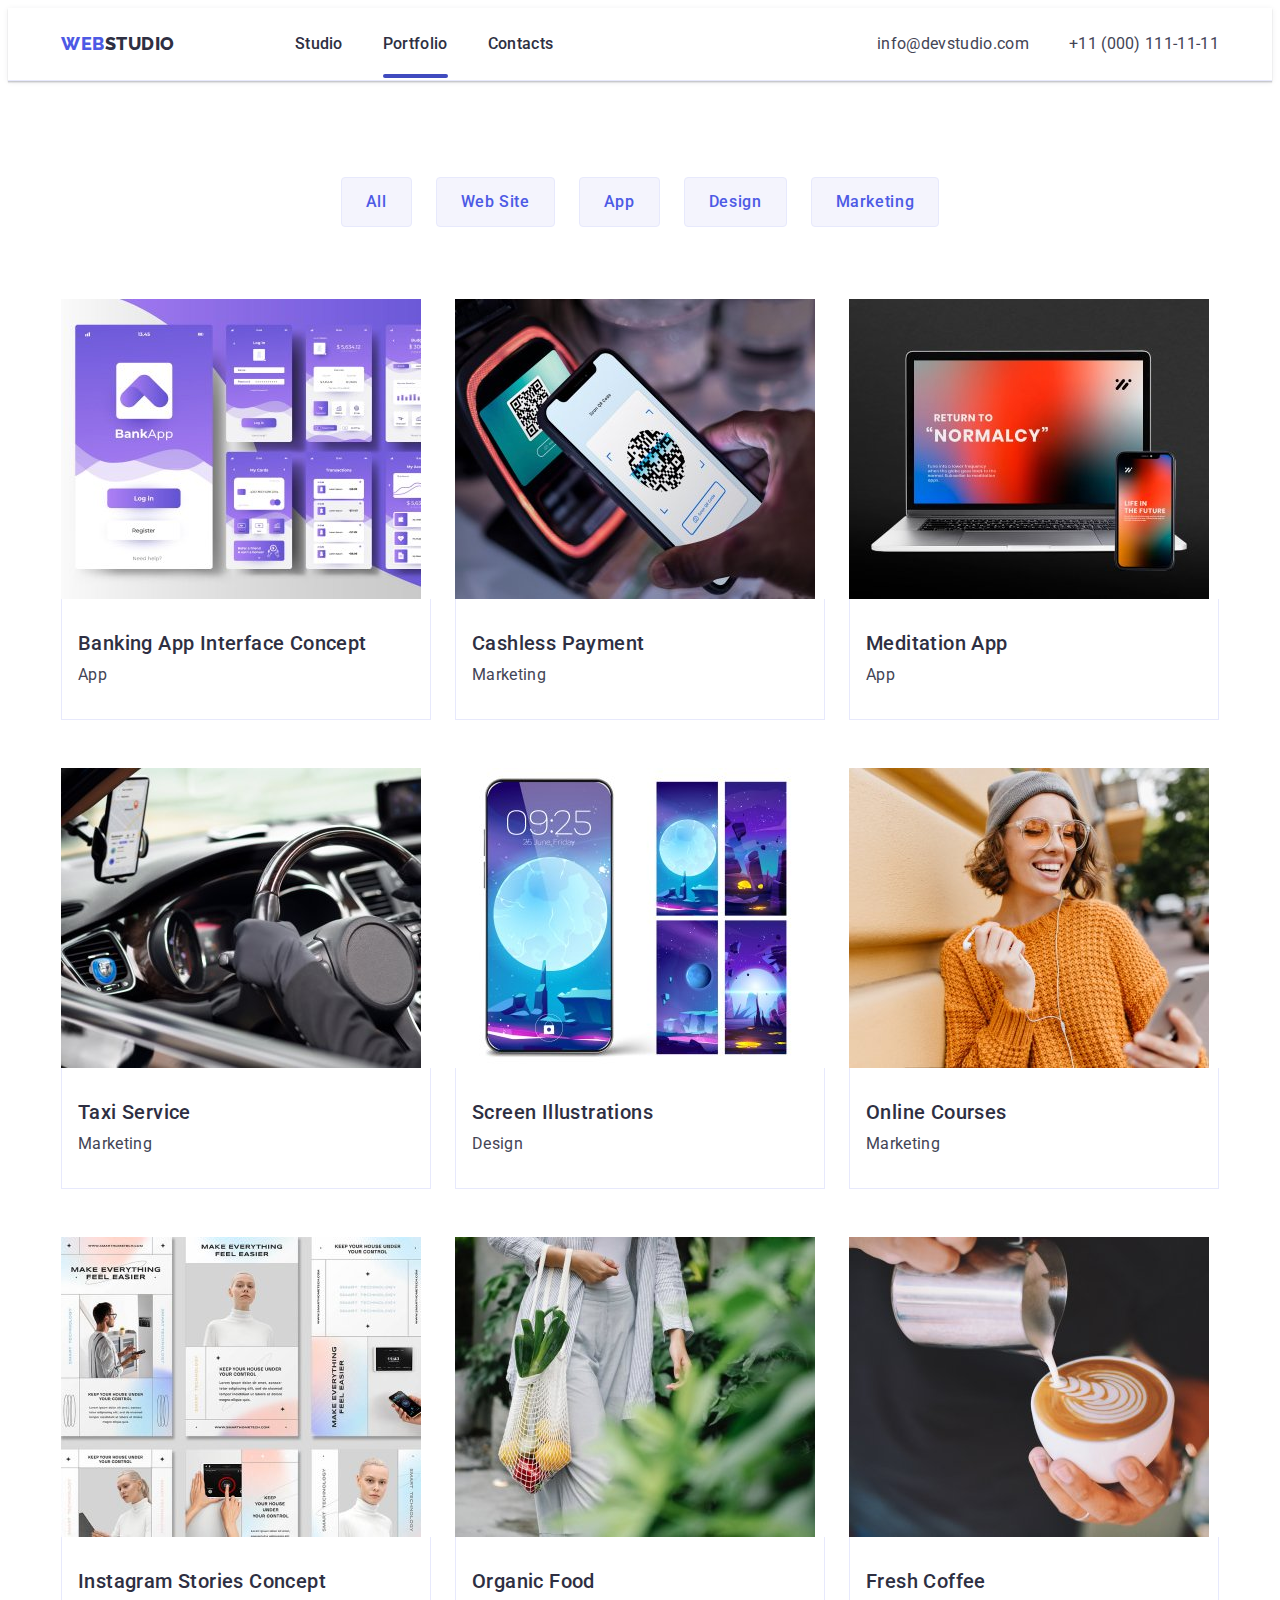
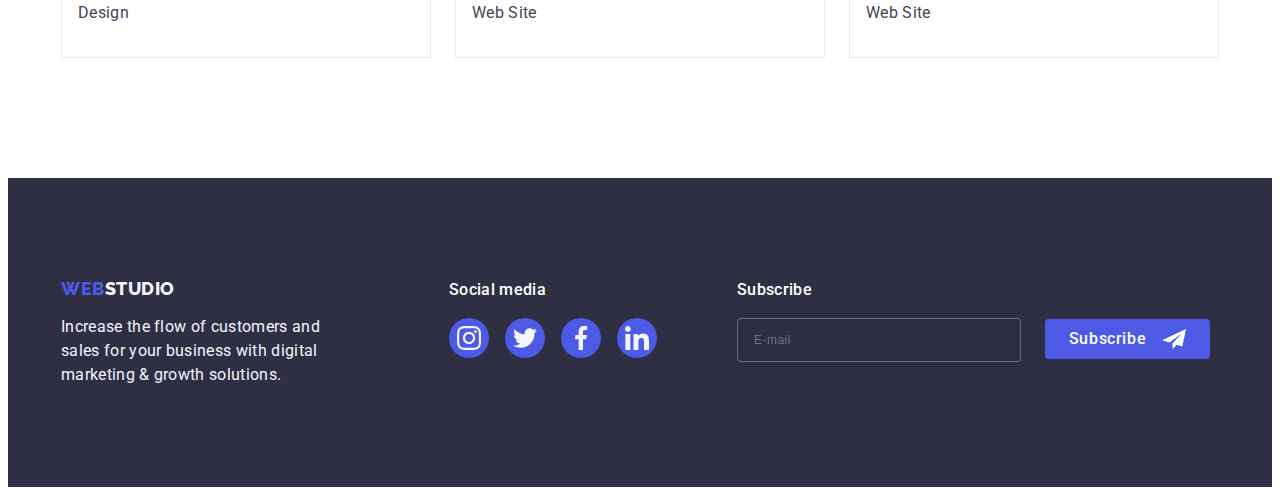
==== commit 0a55273f: "asdasd" ====
--- a/portfolio.html
+++ b/portfolio.html
@@ -31,10 +31,12 @@
 
           <ul class="list nav-list">
             <li class="nav-list-item">
-              <a class="link nav-link current" href="./index.html">Studio</a>
+              <a class="link nav-link" href="./index.html">Studio</a>
             </li>
             <li class="nav-list-item">
-              <a class="link nav-link" href="./portfolio.html">Portfolio</a>
+              <a class="link nav-link current" href="./portfolio.html"
+                >Portfolio</a
+              >
             </li>
             <li class="nav-list-item">
               <a class="link nav-link" href="">Contacts</a>
--- a/css/styles.css
+++ b/css/styles.css
@@ -197,7 +197,6 @@
   display: flex;
   flex-direction: column;
   gap: 40px;
-  margin-bottom: 48px;
 }
 
 .tel-menu {
@@ -279,7 +278,6 @@
 }
 
 .logo-p-container {
-  margin-bottom: 72px;
   display: flex;
   flex-direction: column;
   align-items: center;
@@ -352,6 +350,7 @@
   line-height: 1.5;
   letter-spacing: 0.02em;
   margin-bottom: 16px;
+  margin-top: 0px;
   text-align: center;
 }
 
@@ -455,6 +454,7 @@
 
   .subs-input {
     width: 264px;
+    margin-bottom: 0;
   }
 }
 
@@ -1064,6 +1064,8 @@
 
   .benefits-list-item {
     width: calc((100% - 24px) / 2);
+    column-gap: 24px;
+    row-gap: 72px;
   }
 
   .ben-titles {
